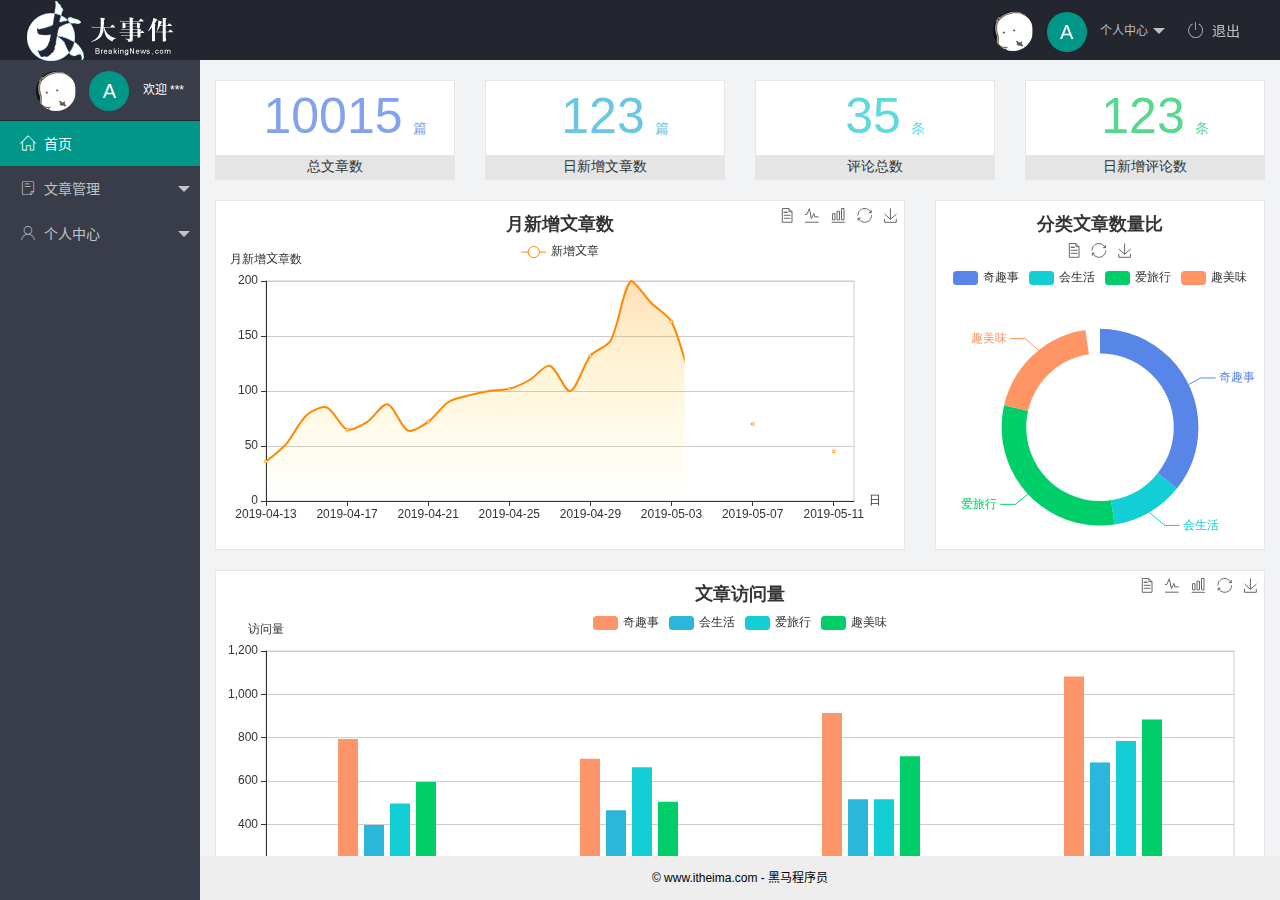
==== index.html @ 984fc773 "完成了index" ====
<!DOCTYPE html>
<html lang="zh-CN">

<head>
    <meta charset="UTF-8">
    <meta name="viewport" content="width=device-width, initial-scale=1.0">
    <title>后台主页</title>
    <link rel="stylesheet" href="/assets/lib/layui/css/layui.css" />
    <!-- 导入第三方图标库 -->
    <link rel="stylesheet" href="/assets/fonts/iconfont.css" />
    <!-- 导入自己的样式表 -->
    <link rel="stylesheet" href="/assets/css/index.css" />
</head>

<body class="layui-layout-body">
    <div class="layui-layout layui-layout-admin">
        <div class="layui-header">
            <div class="layui-logo">
                <img src="/assets/images/logo.png" alt="" />
            </div>
            <!-- 头部区域（可配合layui已有的水平导航） -->
            <ul class="layui-nav layui-layout-right">
                <li class="layui-nav-item">
                    <a href="javascript:;" class="userinfo">
                        <img src="/assets/images/user_img.png" class="layui-nav-img" />
                        <span class="text-avatar">A</span>
                        个人中心
                    </a>
                    <dl class="layui-nav-child">
                        <dd><a href="">基本资料</a></dd>
                        <dd><a href="">更换头像</a></dd>
                        <dd><a href="">重置密码</a></dd>
                    </dl>
                </li>
                <li class="layui-nav-item">
                    <a href="javascript:;" id="btnLogout"><span class="iconfont icon-tuichu"></span>退出</a>
                </li>
            </ul>
        </div>

        <div class="layui-side layui-bg-black">
            <div class="layui-side-scroll">
                <div class="userinfo">
                    <img src="/assets/images/user_img.png" class="layui-nav-img" />
                    <span class="text-avatar">A</span>
                    <span id="welcome">欢迎 ***</span>
                </div>
                <!-- 左侧导航区域（可配合layui已有的垂直导航） -->
                <ul class="layui-nav layui-nav-tree" lay-shrink="all">
                    <li class="layui-nav-item layui-this">
                        <a href="/home/dashboard.html" target="fm"><span class="iconfont icon-home"></span>首页</a>
                    </li>
                    <li class="layui-nav-item">
                        <a class="" href=""><span class="iconfont icon-16"></span>文章管理</a>
                        <dl class="layui-nav-child">
                            <dd>
                                <a href="javascript:;"><i class="layui-icon layui-icon-app"></i>文章类别</a>
                            </dd>
                            <dd>
                                <a href="javascript:;"><i class="layui-icon layui-icon-app"></i>文章列表</a>
                            </dd>
                            <dd>
                                <a href="javascript:;"><i class="layui-icon layui-icon-app"></i>发布文章</a>
                            </dd>
                        </dl>
                    </li>
                    <li class="layui-nav-item">
                        <a href="javascript:;"><span class="iconfont icon-user"></span>个人中心</a>
                        <dl class="layui-nav-child">
                            <dd>
                                <a href="javascript:;"><i class="layui-icon layui-icon-app"></i>基本资料</a>
                            </dd>
                            <dd>
                                <a href="javascript:;"><i class="layui-icon layui-icon-app"></i>更换头像</a>
                            </dd>
                            <dd>
                                <a href="javascript:;"><i class="layui-icon layui-icon-app"></i>重置密码</a>
                            </dd>
                        </dl>
                    </li>
                </ul>
            </div>
        </div>

        <div class="layui-body">
            <!-- 内容主体区域 -->
            <iframe name="fm" src="/home/dashboard.html" frameborder="0"></iframe>
        </div>

        <div class="layui-footer">
            <!-- 底部固定区域 -->
            © www.itheima.com - 黑马程序员
        </div>
    </div>
    <!-- 导入 layui 的JS文件 -->
    <script src="/assets/lib/layui/layui.all.js"></script>
    <script src="/assets/lib/jquery.js"></script>
    <script src="/assets/js/baseAPI.js"></script>
    <script src="/assets/js/index.js"></script>
</body>

</html>
---- assets/lib/layui/css/layui.css ----
/** layui-v2.5.5 MIT License By https://www.layui.com */
 .layui-inline,img{display:inline-block;vertical-align:middle}h1,h2,h3,h4,h5,h6{font-weight:400}.layui-edge,.layui-header,.layui-inline,.layui-main{position:relative}.layui-body,.layui-edge,.layui-elip{overflow:hidden}.layui-btn,.layui-edge,.layui-inline,img{vertical-align:middle}.layui-btn,.layui-disabled,.layui-icon,.layui-unselect{-moz-user-select:none;-webkit-user-select:none;-ms-user-select:none}.layui-elip,.layui-form-checkbox span,.layui-form-pane .layui-form-label{text-overflow:ellipsis;white-space:nowrap}.layui-breadcrumb,.layui-tree-btnGroup{visibility:hidden}blockquote,body,button,dd,div,dl,dt,form,h1,h2,h3,h4,h5,h6,input,li,ol,p,pre,td,textarea,th,ul{margin:0;padding:0;-webkit-tap-highlight-color:rgba(0,0,0,0)}a:active,a:hover{outline:0}img{border:none}li{list-style:none}table{border-collapse:collapse;border-spacing:0}h4,h5,h6{font-size:100%}button,input,optgroup,option,select,textarea{font-family:inherit;font-size:inherit;font-style:inherit;font-weight:inherit;outline:0}pre{white-space:pre-wrap;white-space:-moz-pre-wrap;white-space:-pre-wrap;white-space:-o-pre-wrap;word-wrap:break-word}body{line-height:24px;font:14px Helvetica Neue,Helvetica,PingFang SC,Tahoma,Arial,sans-serif}hr{height:1px;margin:10px 0;border:0;clear:both}a{color:#333;text-decoration:none}a:hover{color:#777}a cite{font-style:normal;*cursor:pointer}.layui-border-box,.layui-border-box *{box-sizing:border-box}.layui-box,.layui-box *{box-sizing:content-box}.layui-clear{clear:both;*zoom:1}.layui-clear:after{content:'\20';clear:both;*zoom:1;display:block;height:0}.layui-inline{*display:inline;*zoom:1}.layui-edge{display:inline-block;width:0;height:0;border-width:6px;border-style:dashed;border-color:transparent}.layui-edge-top{top:-4px;border-bottom-color:#999;border-bottom-style:solid}.layui-edge-right{border-left-color:#999;border-left-style:solid}.layui-edge-bottom{top:2px;border-top-color:#999;border-top-style:solid}.layui-edge-left{border-right-color:#999;border-right-style:solid}.layui-disabled,.layui-disabled:hover{color:#d2d2d2!important;cursor:not-allowed!important}.layui-circle{border-radius:100%}.layui-show{display:block!important}.layui-hide{display:none!important}@font-face{font-family:layui-icon;src:url(../font/iconfont.eot?v=250);src:url(../font/iconfont.eot?v=250#iefix) format('embedded-opentype'),url(../font/iconfont.woff2?v=250) format('woff2'),url(../font/iconfont.woff?v=250) format('woff'),url(../font/iconfont.ttf?v=250) format('truetype'),url(../font/iconfont.svg?v=250#layui-icon) format('svg')}.layui-icon{font-family:layui-icon!important;font-size:16px;font-style:normal;-webkit-font-smoothing:antialiased;-moz-osx-font-smoothing:grayscale}.layui-icon-reply-fill:before{content:"\e611"}.layui-icon-set-fill:before{content:"\e614"}.layui-icon-menu-fill:before{content:"\e60f"}.layui-icon-search:before{content:"\e615"}.layui-icon-share:before{content:"\e641"}.layui-icon-set-sm:before{content:"\e620"}.layui-icon-engine:before{content:"\e628"}.layui-icon-close:before{content:"\1006"}.layui-icon-close-fill:before{content:"\1007"}.layui-icon-chart-screen:before{content:"\e629"}.layui-icon-star:before{content:"\e600"}.layui-icon-circle-dot:before{content:"\e617"}.layui-icon-chat:before{content:"\e606"}.layui-icon-release:before{content:"\e609"}.layui-icon-list:before{content:"\e60a"}.layui-icon-chart:before{content:"\e62c"}.layui-icon-ok-circle:before{content:"\1005"}.layui-icon-layim-theme:before{content:"\e61b"}.layui-icon-table:before{content:"\e62d"}.layui-icon-right:before{content:"\e602"}.layui-icon-left:before{content:"\e603"}.layui-icon-cart-simple:before{content:"\e698"}.layui-icon-face-cry:before{content:"\e69c"}.layui-icon-face-smile:before{content:"\e6af"}.layui-icon-survey:before{content:"\e6b2"}.layui-icon-tree:before{content:"\e62e"}.layui-icon-upload-circle:before{content:"\e62f"}.layui-icon-add-circle:before{content:"\e61f"}.layui-icon-download-circle:before{content:"\e601"}.layui-icon-templeate-1:before{content:"\e630"}.layui-icon-util:before{content:"\e631"}.layui-icon-face-surprised:before{content:"\e664"}.layui-icon-edit:before{content:"\e642"}.layui-icon-speaker:before{content:"\e645"}.layui-icon-down:before{content:"\e61a"}.layui-icon-file:before{content:"\e621"}.layui-icon-layouts:before{content:"\e632"}.layui-icon-rate-half:before{content:"\e6c9"}.layui-icon-add-circle-fine:before{content:"\e608"}.layui-icon-prev-circle:before{content:"\e633"}.layui-icon-read:before{content:"\e705"}.layui-icon-404:before{content:"\e61c"}.layui-icon-carousel:before{content:"\e634"}.layui-icon-help:before{content:"\e607"}.layui-icon-code-circle:before{content:"\e635"}.layui-icon-water:before{content:"\e636"}.layui-icon-username:before{content:"\e66f"}.layui-icon-find-fill:before{content:"\e670"}.layui-icon-about:before{content:"\e60b"}.layui-icon-location:before{content:"\e715"}.layui-icon-up:before{content:"\e619"}.layui-icon-pause:before{content:"\e651"}.layui-icon-date:before{content:"\e637"}.layui-icon-layim-uploadfile:before{content:"\e61d"}.layui-icon-delete:before{content:"\e640"}.layui-icon-play:before{content:"\e652"}.layui-icon-top:before{content:"\e604"}.layui-icon-friends:before{content:"\e612"}.layui-icon-refresh-3:before{content:"\e9aa"}.layui-icon-ok:before{content:"\e605"}.layui-icon-layer:before{content:"\e638"}.layui-icon-face-smile-fine:before{content:"\e60c"}.layui-icon-dollar:before{content:"\e659"}.layui-icon-group:before{content:"\e613"}.layui-icon-layim-download:before{content:"\e61e"}.layui-icon-picture-fine:before{content:"\e60d"}.layui-icon-link:before{content:"\e64c"}.layui-icon-diamond:before{content:"\e735"}.layui-icon-log:before{content:"\e60e"}.layui-icon-rate-solid:before{content:"\e67a"}.layui-icon-fonts-del:before{content:"\e64f"}.layui-icon-unlink:before{content:"\e64d"}.layui-icon-fonts-clear:before{content:"\e639"}.layui-icon-triangle-r:before{content:"\e623"}.layui-icon-circle:before{content:"\e63f"}.layui-icon-radio:before{content:"\e643"}.layui-icon-align-center:before{content:"\e647"}.layui-icon-align-right:before{content:"\e648"}.layui-icon-align-left:before{content:"\e649"}.layui-icon-loading-1:before{content:"\e63e"}.layui-icon-return:before{content:"\e65c"}.layui-icon-fonts-strong:before{content:"\e62b"}.layui-icon-upload:before{content:"\e67c"}.layui-icon-dialogue:before{content:"\e63a"}.layui-icon-video:before{content:"\e6ed"}.layui-icon-headset:before{content:"\e6fc"}.layui-icon-cellphone-fine:before{content:"\e63b"}.layui-icon-add-1:before{content:"\e654"}.layui-icon-face-smile-b:before{content:"\e650"}.layui-icon-fonts-html:before{content:"\e64b"}.layui-icon-form:before{content:"\e63c"}.layui-icon-cart:before{content:"\e657"}.layui-icon-camera-fill:before{content:"\e65d"}.layui-icon-tabs:before{content:"\e62a"}.layui-icon-fonts-code:before{content:"\e64e"}.layui-icon-fire:before{content:"\e756"}.layui-icon-set:before{content:"\e716"}.layui-icon-fonts-u:before{content:"\e646"}.layui-icon-triangle-d:before{content:"\e625"}.layui-icon-tips:before{content:"\e702"}.layui-icon-picture:before{content:"\e64a"}.layui-icon-more-vertical:before{content:"\e671"}.layui-icon-flag:before{content:"\e66c"}.layui-icon-loading:before{content:"\e63d"}.layui-icon-fonts-i:before{content:"\e644"}.layui-icon-refresh-1:before{content:"\e666"}.layui-icon-rmb:before{content:"\e65e"}.layui-icon-home:before{content:"\e68e"}.layui-icon-user:before{content:"\e770"}.layui-icon-notice:before{content:"\e667"}.layui-icon-login-weibo:before{content:"\e675"}.layui-icon-voice:before{content:"\e688"}.layui-icon-upload-drag:before{content:"\e681"}.layui-icon-login-qq:before{content:"\e676"}.layui-icon-snowflake:before{content:"\e6b1"}.layui-icon-file-b:before{content:"\e655"}.layui-icon-template:before{content:"\e663"}.layui-icon-auz:before{content:"\e672"}.layui-icon-console:before{content:"\e665"}.layui-icon-app:before{content:"\e653"}.layui-icon-prev:before{content:"\e65a"}.layui-icon-website:before{content:"\e7ae"}.layui-icon-next:before{content:"\e65b"}.layui-icon-component:before{content:"\e857"}.layui-icon-more:before{content:"\e65f"}.layui-icon-login-wechat:before{content:"\e677"}.layui-icon-shrink-right:before{content:"\e668"}.layui-icon-spread-left:before{content:"\e66b"}.layui-icon-camera:before{content:"\e660"}.layui-icon-note:before{content:"\e66e"}.layui-icon-refresh:before{content:"\e669"}.layui-icon-female:before{content:"\e661"}.layui-icon-male:before{content:"\e662"}.layui-icon-password:before{content:"\e673"}.layui-icon-senior:before{content:"\e674"}.layui-icon-theme:before{content:"\e66a"}.layui-icon-tread:before{content:"\e6c5"}.layui-icon-praise:before{content:"\e6c6"}.layui-icon-star-fill:before{content:"\e658"}.layui-icon-rate:before{content:"\e67b"}.layui-icon-template-1:before{content:"\e656"}.layui-icon-vercode:before{content:"\e679"}.layui-icon-cellphone:before{content:"\e678"}.layui-icon-screen-full:before{content:"\e622"}.layui-icon-screen-restore:before{content:"\e758"}.layui-icon-cols:before{content:"\e610"}.layui-icon-export:before{content:"\e67d"}.layui-icon-print:before{content:"\e66d"}.layui-icon-slider:before{content:"\e714"}.layui-icon-addition:before{content:"\e624"}.layui-icon-subtraction:before{content:"\e67e"}.layui-icon-service:before{content:"\e626"}.layui-icon-transfer:before{content:"\e691"}.layui-main{width:1140px;margin:0 auto}.layui-header{z-index:1000;height:60px}.layui-header a:hover{transition:all .5s;-webkit-transition:all .5s}.layui-side{position:fixed;left:0;top:0;bottom:0;z-index:999;width:200px;overflow-x:hidden}.layui-side-scroll{position:relative;width:220px;height:100%;overflow-x:hidden}.layui-body{position:absolute;left:200px;right:0;top:0;bottom:0;z-index:998;width:auto;overflow-y:auto;box-sizing:border-box}.layui-layout-body{overflow:hidden}.layui-layout-admin .layui-header{background-color:#23262E}.layui-layout-admin .layui-side{top:60px;width:200px;overflow-x:hidden}.layui-layout-admin .layui-body{position:fixed;top:60px;bottom:44px}.layui-layout-admin .layui-main{width:auto;margin:0 15px}.layui-layout-admin .layui-footer{position:fixed;left:200px;right:0;bottom:0;height:44px;line-height:44px;padding:0 15px;background-color:#eee}.layui-layout-admin .layui-logo{position:absolute;left:0;top:0;width:200px;height:100%;line-height:60px;text-align:center;color:#009688;font-size:16px}.layui-layout-admin .layui-header .layui-nav{background:0 0}.layui-layout-left{position:absolute!important;left:200px;top:0}.layui-layout-right{position:absolute!important;right:0;top:0}.layui-container{position:relative;margin:0 auto;padding:0 15px;box-sizing:border-box}.layui-fluid{position:relative;margin:0 auto;padding:0 15px}.layui-row:after,.layui-row:before{content:'';display:block;clear:both}.layui-col-lg1,.layui-col-lg10,.layui-col-lg11,.layui-col-lg12,.layui-col-lg2,.layui-col-lg3,.layui-col-lg4,.layui-col-lg5,.layui-col-lg6,.layui-col-lg7,.layui-col-lg8,.layui-col-lg9,.layui-col-md1,.layui-col-md10,.layui-col-md11,.layui-col-md12,.layui-col-md2,.layui-col-md3,.layui-col-md4,.layui-col-md5,.layui-col-md6,.layui-col-md7,.layui-col-md8,.layui-col-md9,.layui-col-sm1,.layui-col-sm10,.layui-col-sm11,.layui-col-sm12,.layui-col-sm2,.layui-col-sm3,.layui-col-sm4,.layui-col-sm5,.layui-col-sm6,.layui-col-sm7,.layui-col-sm8,.layui-col-sm9,.layui-col-xs1,.layui-col-xs10,.layui-col-xs11,.layui-col-xs12,.layui-col-xs2,.layui-col-xs3,.layui-col-xs4,.layui-col-xs5,.layui-col-xs6,.layui-col-xs7,.layui-col-xs8,.layui-col-xs9{position:relative;display:block;box-sizing:border-box}.layui-col-xs1,.layui-col-xs10,.layui-col-xs11,.layui-col-xs12,.layui-col-xs2,.layui-col-xs3,.layui-col-xs4,.layui-col-xs5,.layui-col-xs6,.layui-col-xs7,.layui-col-xs8,.layui-col-xs9{float:left}.layui-col-xs1{width:8.33333333%}.layui-col-xs2{width:16.66666667%}.layui-col-xs3{width:25%}.layui-col-xs4{width:33.33333333%}.layui-col-xs5{width:41.66666667%}.layui-col-xs6{width:50%}.layui-col-xs7{width:58.33333333%}.layui-col-xs8{width:66.66666667%}.layui-col-xs9{width:75%}.layui-col-xs10{width:83.33333333%}.layui-col-xs11{width:91.66666667%}.layui-col-xs12{width:100%}.layui-col-xs-offset1{margin-left:8.33333333%}.layui-col-xs-offset2{margin-left:16.66666667%}.layui-col-xs-offset3{margin-left:25%}.layui-col-xs-offset4{margin-left:33.33333333%}.layui-col-xs-offset5{margin-left:41.66666667%}.layui-col-xs-offset6{margin-left:50%}.layui-col-xs-offset7{margin-left:58.33333333%}.layui-col-xs-offset8{margin-left:66.66666667%}.layui-col-xs-offset9{margin-left:75%}.layui-col-xs-offset10{margin-left:83.33333333%}.layui-col-xs-offset11{margin-left:91.66666667%}.layui-col-xs-offset12{margin-left:100%}@media screen and (max-width:768px){.layui-hide-xs{display:none!important}.layui-show-xs-block{display:block!important}.layui-show-xs-inline{display:inline!important}.layui-show-xs-inline-block{display:inline-block!important}}@media screen and (min-width:768px){.layui-container{width:750px}.layui-hide-sm{display:none!important}.layui-show-sm-block{display:block!important}.layui-show-sm-inline{display:inline!important}.layui-show-sm-inline-block{display:inline-block!important}.layui-col-sm1,.layui-col-sm10,.layui-col-sm11,.layui-col-sm12,.layui-col-sm2,.layui-col-sm3,.layui-col-sm4,.layui-col-sm5,.layui-col-sm6,.layui-col-sm7,.layui-col-sm8,.layui-col-sm9{float:left}.layui-col-sm1{width:8.33333333%}.layui-col-sm2{width:16.66666667%}.layui-col-sm3{width:25%}.layui-col-sm4{width:33.33333333%}.layui-col-sm5{width:41.66666667%}.layui-col-sm6{width:50%}.layui-col-sm7{width:58.33333333%}.layui-col-sm8{width:66.66666667%}.layui-col-sm9{width:75%}.layui-col-sm10{width:83.33333333%}.layui-col-sm11{width:91.66666667%}.layui-col-sm12{width:100%}.layui-col-sm-offset1{margin-left:8.33333333%}.layui-col-sm-offset2{margin-left:16.66666667%}.layui-col-sm-offset3{margin-left:25%}.layui-col-sm-offset4{margin-left:33.33333333%}.layui-col-sm-offset5{margin-left:41.66666667%}.layui-col-sm-offset6{margin-left:50%}.layui-col-sm-offset7{margin-left:58.33333333%}.layui-col-sm-offset8{margin-left:66.66666667%}.layui-col-sm-offset9{margin-left:75%}.layui-col-sm-offset10{margin-left:83.33333333%}.layui-col-sm-offset11{margin-left:91.66666667%}.layui-col-sm-offset12{margin-left:100%}}@media screen and (min-width:992px){.layui-container{width:970px}.layui-hide-md{display:none!important}.layui-show-md-block{display:block!important}.layui-show-md-inline{display:inline!important}.layui-show-md-inline-block{display:inline-block!important}.layui-col-md1,.layui-col-md10,.layui-col-md11,.layui-col-md12,.layui-col-md2,.layui-col-md3,.layui-col-md4,.layui-col-md5,.layui-col-md6,.layui-col-md7,.layui-col-md8,.layui-col-md9{float:left}.layui-col-md1{width:8.33333333%}.layui-col-md2{width:16.66666667%}.layui-col-md3{width:25%}.layui-col-md4{width:33.33333333%}.layui-col-md5{width:41.66666667%}.layui-col-md6{width:50%}.layui-col-md7{width:58.33333333%}.layui-col-md8{width:66.66666667%}.layui-col-md9{width:75%}.layui-col-md10{width:83.33333333%}.layui-col-md11{width:91.66666667%}.layui-col-md12{width:100%}.layui-col-md-offset1{margin-left:8.33333333%}.layui-col-md-offset2{margin-left:16.66666667%}.layui-col-md-offset3{margin-left:25%}.layui-col-md-offset4{margin-left:33.33333333%}.layui-col-md-offset5{margin-left:41.66666667%}.layui-col-md-offset6{margin-left:50%}.layui-col-md-offset7{margin-left:58.33333333%}.layui-col-md-offset8{margin-left:66.66666667%}.layui-col-md-offset9{margin-left:75%}.layui-col-md-offset10{margin-left:83.33333333%}.layui-col-md-offset11{margin-left:91.66666667%}.layui-col-md-offset12{margin-left:100%}}@media screen and (min-width:1200px){.layui-container{width:1170px}.layui-hide-lg{display:none!important}.layui-show-lg-block{display:block!important}.layui-show-lg-inline{display:inline!important}.layui-show-lg-inline-block{display:inline-block!important}.layui-col-lg1,.layui-col-lg10,.layui-col-lg11,.layui-col-lg12,.layui-col-lg2,.layui-col-lg3,.layui-col-lg4,.layui-col-lg5,.layui-col-lg6,.layui-col-lg7,.layui-col-lg8,.layui-col-lg9{float:left}.layui-col-lg1{width:8.33333333%}.layui-col-lg2{width:16.66666667%}.layui-col-lg3{width:25%}.layui-col-lg4{width:33.33333333%}.layui-col-lg5{width:41.66666667%}.layui-col-lg6{width:50%}.layui-col-lg7{width:58.33333333%}.layui-col-lg8{width:66.66666667%}.layui-col-lg9{width:75%}.layui-col-lg10{width:83.33333333%}.layui-col-lg11{width:91.66666667%}.layui-col-lg12{width:100%}.layui-col-lg-offset1{margin-left:8.33333333%}.layui-col-lg-offset2{margin-left:16.66666667%}.layui-col-lg-offset3{margin-left:25%}.layui-col-lg-offset4{margin-left:33.33333333%}.layui-col-lg-offset5{margin-left:41.66666667%}.layui-col-lg-offset6{margin-left:50%}.layui-col-lg-offset7{margin-left:58.33333333%}.layui-col-lg-offset8{margin-left:66.66666667%}.layui-col-lg-offset9{margin-left:75%}.layui-col-lg-offset10{margin-left:83.33333333%}.layui-col-lg-offset11{margin-left:91.66666667%}.layui-col-lg-offset12{margin-left:100%}}.layui-col-space1{margin:-.5px}.layui-col-space1>*{padding:.5px}.layui-col-space3{margin:-1.5px}.layui-col-space3>*{padding:1.5px}.layui-col-space5{margin:-2.5px}.layui-col-space5>*{padding:2.5px}.layui-col-space8{margin:-3.5px}.layui-col-space8>*{padding:3.5px}.layui-col-space10{margin:-5px}.layui-col-space10>*{padding:5px}.layui-col-space12{margin:-6px}.layui-col-space12>*{padding:6px}.layui-col-space15{margin:-7.5px}.layui-col-space15>*{padding:7.5px}.layui-col-space18{margin:-9px}.layui-col-space18>*{padding:9px}.layui-col-space20{margin:-10px}.layui-col-space20>*{padding:10px}.layui-col-space22{margin:-11px}.layui-col-space22>*{padding:11px}.layui-col-space25{margin:-12.5px}.layui-col-space25>*{padding:12.5px}.layui-col-space30{margin:-15px}.layui-col-space30>*{padding:15px}.layui-btn,.layui-input,.layui-select,.layui-textarea,.layui-upload-button{outline:0;-webkit-appearance:none;transition:all .3s;-webkit-transition:all .3s;box-sizing:border-box}.layui-elem-quote{margin-bottom:10px;padding:15px;line-height:22px;border-left:5px solid #009688;border-radius:0 2px 2px 0;background-color:#f2f2f2}.layui-quote-nm{border-style:solid;border-width:1px 1px 1px 5px;background:0 0}.layui-elem-field{margin-bottom:10px;padding:0;border-width:1px;border-style:solid}.layui-elem-field legend{margin-left:20px;padding:0 10px;font-size:20px;font-weight:300}.layui-field-title{margin:10px 0 20px;border-width:1px 0 0}.layui-field-box{padding:10px 15px}.layui-field-title .layui-field-box{padding:10px 0}.layui-progress{position:relative;height:6px;border-radius:20px;background-color:#e2e2e2}.layui-progress-bar{position:absolute;left:0;top:0;width:0;max-width:100%;height:6px;border-radius:20px;text-align:right;background-color:#5FB878;transition:all .3s;-webkit-transition:all .3s}.layui-progress-big,.layui-progress-big .layui-progress-bar{height:18px;line-height:18px}.layui-progress-text{position:relative;top:-20px;line-height:18px;font-size:12px;color:#666}.layui-progress-big .layui-progress-text{position:static;padding:0 10px;color:#fff}.layui-collapse{border-width:1px;border-style:solid;border-radius:2px}.layui-colla-content,.layui-colla-item{border-top-width:1px;border-top-style:solid}.layui-colla-item:first-child{border-top:none}.layui-colla-title{position:relative;height:42px;line-height:42px;padding:0 15px 0 35px;color:#333;background-color:#f2f2f2;cursor:pointer;font-size:14px;overflow:hidden}.layui-colla-content{display:none;padding:10px 15px;line-height:22px;color:#666}.layui-colla-icon{position:absolute;left:15px;top:0;font-size:14px}.layui-card{margin-bottom:15px;border-radius:2px;background-color:#fff;box-shadow:0 1px 2px 0 rgba(0,0,0,.05)}.layui-card:last-child{margin-bottom:0}.layui-card-header{position:relative;height:42px;line-height:42px;padding:0 15px;border-bottom:1px solid #f6f6f6;color:#333;border-radius:2px 2px 0 0;font-size:14px}.layui-bg-black,.layui-bg-blue,.layui-bg-cyan,.layui-bg-green,.layui-bg-orange,.layui-bg-red{color:#fff!important}.layui-card-body{position:relative;padding:10px 15px;line-height:24px}.layui-card-body[pad15]{padding:15px}.layui-card-body[pad20]{padding:20px}.layui-card-body .layui-table{margin:5px 0}.layui-card .layui-tab{margin:0}.layui-panel-window{position:relative;padding:15px;border-radius:0;border-top:5px solid #E6E6E6;background-color:#fff}.layui-auxiliar-moving{position:fixed;left:0;right:0;top:0;bottom:0;width:100%;height:100%;background:0 0;z-index:9999999999}.layui-form-label,.layui-form-mid,.layui-form-select,.layui-input-block,.layui-input-inline,.layui-textarea{position:relative}.layui-bg-red{background-color:#FF5722!important}.layui-bg-orange{background-color:#FFB800!important}.layui-bg-green{background-color:#009688!important}.layui-bg-cyan{background-color:#2F4056!important}.layui-bg-blue{background-color:#1E9FFF!important}.layui-bg-black{background-color:#393D49!important}.layui-bg-gray{background-color:#eee!important;color:#666!important}.layui-badge-rim,.layui-colla-content,.layui-colla-item,.layui-collapse,.layui-elem-field,.layui-form-pane .layui-form-item[pane],.layui-form-pane .layui-form-label,.layui-input,.layui-layedit,.layui-layedit-tool,.layui-quote-nm,.layui-select,.layui-tab-bar,.layui-tab-card,.layui-tab-title,.layui-tab-title .layui-this:after,.layui-textarea{border-color:#e6e6e6}.layui-timeline-item:before,hr{background-color:#e6e6e6}.layui-text{line-height:22px;font-size:14px;color:#666}.layui-text h1,.layui-text h2,.layui-text h3{font-weight:500;color:#333}.layui-text h1{font-size:30px}.layui-text h2{font-size:24px}.layui-text h3{font-size:18px}.layui-text a:not(.layui-btn){color:#01AAED}.layui-text a:not(.layui-btn):hover{text-decoration:underline}.layui-text ul{padding:5px 0 5px 15px}.layui-text ul li{margin-top:5px;list-style-type:disc}.layui-text em,.layui-word-aux{color:#999!important;padding:0 5px!important}.layui-btn{display:inline-block;height:38px;line-height:38px;padding:0 18px;background-color:#009688;color:#fff;white-space:nowrap;text-align:center;font-size:14px;border:none;border-radius:2px;cursor:pointer}.layui-btn:hover{opacity:.8;filter:alpha(opacity=80);color:#fff}.layui-btn:active{opacity:1;filter:alpha(opacity=100)}.layui-btn+.layui-btn{margin-left:10px}.layui-btn-container{font-size:0}.layui-btn-container .layui-btn{margin-right:10px;margin-bottom:10px}.layui-btn-container .layui-btn+.layui-btn{margin-left:0}.layui-table .layui-btn-container .layui-btn{margin-bottom:9px}.layui-btn-radius{border-radius:100px}.layui-btn .layui-icon{margin-right:3px;font-size:18px;vertical-align:bottom;vertical-align:middle\9}.layui-btn-primary{border:1px solid #C9C9C9;background-color:#fff;color:#555}.layui-btn-primary:hover{border-color:#009688;color:#333}.layui-btn-normal{background-color:#1E9FFF}.layui-btn-warm{background-color:#FFB800}.layui-btn-danger{background-color:#FF5722}.layui-btn-checked{background-color:#5FB878}.layui-btn-disabled,.layui-btn-disabled:active,.layui-btn-disabled:hover{border:1px solid #e6e6e6;background-color:#FBFBFB;color:#C9C9C9;cursor:not-allowed;opacity:1}.layui-btn-lg{height:44px;line-height:44px;padding:0 25px;font-size:16px}.layui-btn-sm{height:30px;line-height:30px;padding:0 10px;font-size:12px}.layui-btn-sm i{font-size:16px!important}.layui-btn-xs{height:22px;line-height:22px;padding:0 5px;font-size:12px}.layui-btn-xs i{font-size:14px!important}.layui-btn-group{display:inline-block;vertical-align:middle;font-size:0}.layui-btn-group .layui-btn{margin-left:0!important;margin-right:0!important;border-left:1px solid rgba(255,255,255,.5);border-radius:0}.layui-btn-group .layui-btn-primary{border-left:none}.layui-btn-group .layui-btn-primary:hover{border-color:#C9C9C9;color:#009688}.layui-btn-group .layui-btn:first-child{border-left:none;border-radius:2px 0 0 2px}.layui-btn-group .layui-btn-primary:first-child{border-left:1px solid #c9c9c9}.layui-btn-group .layui-btn:last-child{border-radius:0 2px 2px 0}.layui-btn-group .layui-btn+.layui-btn{margin-left:0}.layui-btn-group+.layui-btn-group{margin-left:10px}.layui-btn-fluid{width:100%}.layui-input,.layui-select,.layui-textarea{height:38px;line-height:1.3;line-height:38px\9;border-width:1px;border-style:solid;background-color:#fff;border-radius:2px}.layui-input::-webkit-input-placeholder,.layui-select::-webkit-input-placeholder,.layui-textarea::-webkit-input-placeholder{line-height:1.3}.layui-input,.layui-textarea{display:block;width:100%;padding-left:10px}.layui-input:hover,.layui-textarea:hover{border-color:#D2D2D2!important}.layui-input:focus,.layui-textarea:focus{border-color:#C9C9C9!important}.layui-textarea{min-height:100px;height:auto;line-height:20px;padding:6px 10px;resize:vertical}.layui-select{padding:0 10px}.layui-form input[type=checkbox],.layui-form input[type=radio],.layui-form select{display:none}.layui-form [lay-ignore]{display:initial}.layui-form-item{margin-bottom:15px;clear:both;*zoom:1}.layui-form-item:after{content:'\20';clear:both;*zoom:1;display:block;height:0}.layui-form-label{float:left;display:block;padding:9px 15px;width:80px;font-weight:400;line-height:20px;text-align:right}.layui-form-label-col{display:block;float:none;padding:9px 0;line-height:20px;text-align:left}.layui-form-item .layui-inline{margin-bottom:5px;margin-right:10px}.layui-input-block{margin-left:110px;min-height:36px}.layui-input-inline{display:inline-block;vertical-align:middle}.layui-form-item .layui-input-inline{float:left;width:190px;margin-right:10px}.layui-form-text .layui-input-inline{width:auto}.layui-form-mid{float:left;display:block;padding:9px 0!important;line-height:20px;margin-right:10px}.layui-form-danger+.layui-form-select .layui-input,.layui-form-danger:focus{border-color:#FF5722!important}.layui-form-select .layui-input{padding-right:30px;cursor:pointer}.layui-form-select .layui-edge{position:absolute;right:10px;top:50%;margin-top:-3px;cursor:pointer;border-width:6px;border-top-color:#c2c2c2;border-top-style:solid;transition:all .3s;-webkit-transition:all .3s}.layui-form-select dl{display:none;position:absolute;left:0;top:42px;padding:5px 0;z-index:899;min-width:100%;border:1px solid #d2d2d2;max-height:300px;overflow-y:auto;background-color:#fff;border-radius:2px;box-shadow:0 2px 4px rgba(0,0,0,.12);box-sizing:border-box}.layui-form-select dl dd,.layui-form-select dl dt{padding:0 10px;line-height:36px;white-space:nowrap;overflow:hidden;text-overflow:ellipsis}.layui-form-select dl dt{font-size:12px;color:#999}.layui-form-select dl dd{cursor:pointer}.layui-form-select dl dd:hover{background-color:#f2f2f2;-webkit-transition:.5s all;transition:.5s all}.layui-form-select .layui-select-group dd{padding-left:20px}.layui-form-select dl dd.layui-select-tips{padding-left:10px!important;color:#999}.layui-form-select dl dd.layui-this{background-color:#5FB878;color:#fff}.layui-form-checkbox,.layui-form-select dl dd.layui-disabled{background-color:#fff}.layui-form-selected dl{display:block}.layui-form-checkbox,.layui-form-checkbox *,.layui-form-switch{display:inline-block;vertical-align:middle}.layui-form-selected .layui-edge{margin-top:-9px;-webkit-transform:rotate(180deg);transform:rotate(180deg);margin-top:-3px\9}:root .layui-form-selected .layui-edge{margin-top:-9px\0/IE9}.layui-form-selectup dl{top:auto;bottom:42px}.layui-select-none{margin:5px 0;text-align:center;color:#999}.layui-select-disabled .layui-disabled{border-color:#eee!important}.layui-select-disabled .layui-edge{border-top-color:#d2d2d2}.layui-form-checkbox{position:relative;height:30px;line-height:30px;margin-right:10px;padding-right:30px;cursor:pointer;font-size:0;-webkit-transition:.1s linear;transition:.1s linear;box-sizing:border-box}.layui-form-checkbox span{padding:0 10px;height:100%;font-size:14px;border-radius:2px 0 0 2px;background-color:#d2d2d2;color:#fff;overflow:hidden}.layui-form-checkbox:hover span{background-color:#c2c2c2}.layui-form-checkbox i{position:absolute;right:0;top:0;width:30px;height:28px;border:1px solid #d2d2d2;border-left:none;border-radius:0 2px 2px 0;color:#fff;font-size:20px;text-align:center}.layui-form-checkbox:hover i{border-color:#c2c2c2;color:#c2c2c2}.layui-form-checked,.layui-form-checked:hover{border-color:#5FB878}.layui-form-checked span,.layui-form-checked:hover span{background-color:#5FB878}.layui-form-checked i,.layui-form-checked:hover i{color:#5FB878}.layui-form-item .layui-form-checkbox{margin-top:4px}.layui-form-checkbox[lay-skin=primary]{height:auto!important;line-height:normal!important;min-width:18px;min-height:18px;border:none!important;margin-right:0;padding-left:28px;padding-right:0;background:0 0}.layui-form-checkbox[lay-skin=primary] span{padding-left:0;padding-right:15px;line-height:18px;background:0 0;color:#666}.layui-form-checkbox[lay-skin=primary] i{right:auto;left:0;width:16px;height:16px;line-height:16px;border:1px solid #d2d2d2;font-size:12px;border-radius:2px;background-color:#fff;-webkit-transition:.1s linear;transition:.1s linear}.layui-form-checkbox[lay-skin=primary]:hover i{border-color:#5FB878;color:#fff}.layui-form-checked[lay-skin=primary] i{border-color:#5FB878!important;background-color:#5FB878;color:#fff}.layui-checkbox-disbaled[lay-skin=primary] span{background:0 0!important;color:#c2c2c2}.layui-checkbox-disbaled[lay-skin=primary]:hover i{border-color:#d2d2d2}.layui-form-item .layui-form-checkbox[lay-skin=primary]{margin-top:10px}.layui-form-switch{position:relative;height:22px;line-height:22px;min-width:35px;padding:0 5px;margin-top:8px;border:1px solid #d2d2d2;border-radius:20px;cursor:pointer;background-color:#fff;-webkit-transition:.1s linear;transition:.1s linear}.layui-form-switch i{position:absolute;left:5px;top:3px;width:16px;height:16px;border-radius:20px;background-color:#d2d2d2;-webkit-transition:.1s linear;transition:.1s linear}.layui-form-switch em{position:relative;top:0;width:25px;margin-left:21px;padding:0!important;text-align:center!important;color:#999!important;font-style:normal!important;font-size:12px}.layui-form-onswitch{border-color:#5FB878;background-color:#5FB878}.layui-checkbox-disbaled,.layui-checkbox-disbaled i{border-color:#e2e2e2!important}.layui-form-onswitch i{left:100%;margin-left:-21px;background-color:#fff}.layui-form-onswitch em{margin-left:5px;margin-right:21px;color:#fff!important}.layui-checkbox-disbaled span{background-color:#e2e2e2!important}.layui-checkbox-disbaled:hover i{color:#fff!important}[lay-radio]{display:none}.layui-form-radio,.layui-form-radio *{display:inline-block;vertical-align:middle}.layui-form-radio{line-height:28px;margin:6px 10px 0 0;padding-right:10px;cursor:pointer;font-size:0}.layui-form-radio *{font-size:14px}.layui-form-radio>i{margin-right:8px;font-size:22px;color:#c2c2c2}.layui-form-radio>i:hover,.layui-form-radioed>i{color:#5FB878}.layui-radio-disbaled>i{color:#e2e2e2!important}.layui-form-pane .layui-form-label{width:110px;padding:8px 15px;height:38px;line-height:20px;border-width:1px;border-style:solid;border-radius:2px 0 0 2px;text-align:center;background-color:#FBFBFB;overflow:hidden;box-sizing:border-box}.layui-form-pane .layui-input-inline{margin-left:-1px}.layui-form-pane .layui-input-block{margin-left:110px;left:-1px}.layui-form-pane .layui-input{border-radius:0 2px 2px 0}.layui-form-pane .layui-form-text .layui-form-label{float:none;width:100%;border-radius:2px;box-sizing:border-box;text-align:left}.layui-form-pane .layui-form-text .layui-input-inline{display:block;margin:0;top:-1px;clear:both}.layui-form-pane .layui-form-text .layui-input-block{margin:0;left:0;top:-1px}.layui-form-pane .layui-form-text .layui-textarea{min-height:100px;border-radius:0 0 2px 2px}.layui-form-pane .layui-form-checkbox{margin:4px 0 4px 10px}.layui-form-pane .layui-form-radio,.layui-form-pane .layui-form-switch{margin-top:6px;margin-left:10px}.layui-form-pane .layui-form-item[pane]{position:relative;border-width:1px;border-style:solid}.layui-form-pane .layui-form-item[pane] .layui-form-label{position:absolute;left:0;top:0;height:100%;border-width:0 1px 0 0}.layui-form-pane .layui-form-item[pane] .layui-input-inline{margin-left:110px}@media screen and (max-width:450px){.layui-form-item .layui-form-label{text-overflow:ellipsis;overflow:hidden;white-space:nowrap}.layui-form-item .layui-inline{display:block;margin-right:0;margin-bottom:20px;clear:both}.layui-form-item .layui-inline:after{content:'\20';clear:both;display:block;height:0}.layui-form-item .layui-input-inline{display:block;float:none;left:-3px;width:auto;margin:0 0 10px 112px}.layui-form-item .layui-input-inline+.layui-form-mid{margin-left:110px;top:-5px;padding:0}.layui-form-item .layui-form-checkbox{margin-right:5px;margin-bottom:5px}}.layui-layedit{border-width:1px;border-style:solid;border-radius:2px}.layui-layedit-tool{padding:3px 5px;border-bottom-width:1px;border-bottom-style:solid;font-size:0}.layedit-tool-fixed{position:fixed;top:0;border-top:1px solid #e2e2e2}.layui-layedit-tool .layedit-tool-mid,.layui-layedit-tool .layui-icon{display:inline-block;vertical-align:middle;text-align:center;font-size:14px}.layui-layedit-tool .layui-icon{position:relative;width:32px;height:30px;line-height:30px;margin:3px 5px;color:#777;cursor:pointer;border-radius:2px}.layui-layedit-tool .layui-icon:hover{color:#393D49}.layui-layedit-tool .layui-icon:active{color:#000}.layui-layedit-tool .layedit-tool-active{background-color:#e2e2e2;color:#000}.layui-layedit-tool .layui-disabled,.layui-layedit-tool .layui-disabled:hover{color:#d2d2d2;cursor:not-allowed}.layui-layedit-tool .layedit-tool-mid{width:1px;height:18px;margin:0 10px;background-color:#d2d2d2}.layedit-tool-html{width:50px!important;font-size:30px!important}.layedit-tool-b,.layedit-tool-code,.layedit-tool-help{font-size:16px!important}.layedit-tool-d,.layedit-tool-face,.layedit-tool-image,.layedit-tool-unlink{font-size:18px!important}.layedit-tool-image input{position:absolute;font-size:0;left:0;top:0;width:100%;height:100%;opacity:.01;filter:Alpha(opacity=1);cursor:pointer}.layui-layedit-iframe iframe{display:block;width:100%}#LAY_layedit_code{overflow:hidden}.layui-laypage{display:inline-block;*display:inline;*zoom:1;vertical-align:middle;margin:10px 0;font-size:0}.layui-laypage>a:first-child,.layui-laypage>a:first-child em{border-radius:2px 0 0 2px}.layui-laypage>a:last-child,.layui-laypage>a:last-child em{border-radius:0 2px 2px 0}.layui-laypage>:first-child{margin-left:0!important}.layui-laypage>:last-child{margin-right:0!important}.layui-laypage a,.layui-laypage button,.layui-laypage input,.layui-laypage select,.layui-laypage span{border:1px solid #e2e2e2}.layui-laypage a,.layui-laypage span{display:inline-block;*display:inline;*zoom:1;vertical-align:middle;padding:0 15px;height:28px;line-height:28px;margin:0 -1px 5px 0;background-color:#fff;color:#333;font-size:12px}.layui-flow-more a *,.layui-laypage input,.layui-table-view select[lay-ignore]{display:inline-block}.layui-laypage a:hover{color:#009688}.layui-laypage em{font-style:normal}.layui-laypage .layui-laypage-spr{color:#999;font-weight:700}.layui-laypage a{text-decoration:none}.layui-laypage .layui-laypage-curr{position:relative}.layui-laypage .layui-laypage-curr em{position:relative;color:#fff}.layui-laypage .layui-laypage-curr .layui-laypage-em{position:absolute;left:-1px;top:-1px;padding:1px;width:100%;height:100%;background-color:#009688}.layui-laypage-em{border-radius:2px}.layui-laypage-next em,.layui-laypage-prev em{font-family:Sim sun;font-size:16px}.layui-laypage .layui-laypage-count,.layui-laypage .layui-laypage-limits,.layui-laypage .layui-laypage-refresh,.layui-laypage .layui-laypage-skip{margin-left:10px;margin-right:10px;padding:0;border:none}.layui-laypage .layui-laypage-limits,.layui-laypage .layui-laypage-refresh{vertical-align:top}.layui-laypage .layui-laypage-refresh i{font-size:18px;cursor:pointer}.layui-laypage select{height:22px;padding:3px;border-radius:2px;cursor:pointer}.layui-laypage .layui-laypage-skip{height:30px;line-height:30px;color:#999}.layui-laypage button,.layui-laypage input{height:30px;line-height:30px;border-radius:2px;vertical-align:top;background-color:#fff;box-sizing:border-box}.layui-laypage input{width:40px;margin:0 10px;padding:0 3px;text-align:center}.layui-laypage input:focus,.layui-laypage select:focus{border-color:#009688!important}.layui-laypage button{margin-left:10px;padding:0 10px;cursor:pointer}.layui-table,.layui-table-view{margin:10px 0}.layui-flow-more{margin:10px 0;text-align:center;color:#999;font-size:14px}.layui-flow-more a{height:32px;line-height:32px}.layui-flow-more a *{vertical-align:top}.layui-flow-more a cite{padding:0 20px;border-radius:3px;background-color:#eee;color:#333;font-style:normal}.layui-flow-more a cite:hover{opacity:.8}.layui-flow-more a i{font-size:30px;color:#737383}.layui-table{width:100%;background-color:#fff;color:#666}.layui-table tr{transition:all .3s;-webkit-transition:all .3s}.layui-table th{text-align:left;font-weight:400}.layui-table tbody tr:hover,.layui-table thead tr,.layui-table-click,.layui-table-header,.layui-table-hover,.layui-table-mend,.layui-table-patch,.layui-table-tool,.layui-table-total,.layui-table-total tr,.layui-table[lay-even] tr:nth-child(even){background-color:#f2f2f2}.layui-table td,.layui-table th,.layui-table-col-set,.layui-table-fixed-r,.layui-table-grid-down,.layui-table-header,.layui-table-page,.layui-table-tips-main,.layui-table-tool,.layui-table-total,.layui-table-view,.layui-table[lay-skin=line],.layui-table[lay-skin=row]{border-width:1px;border-style:solid;border-color:#e6e6e6}.layui-table td,.layui-table th{position:relative;padding:9px 15px;min-height:20px;line-height:20px;font-size:14px}.layui-table[lay-skin=line] td,.layui-table[lay-skin=line] th{border-width:0 0 1px}.layui-table[lay-skin=row] td,.layui-table[lay-skin=row] th{border-width:0 1px 0 0}.layui-table[lay-skin=nob] td,.layui-table[lay-skin=nob] th{border:none}.layui-table img{max-width:100px}.layui-table[lay-size=lg] td,.layui-table[lay-size=lg] th{padding:15px 30px}.layui-table-view .layui-table[lay-size=lg] .layui-table-cell{height:40px;line-height:40px}.layui-table[lay-size=sm] td,.layui-table[lay-size=sm] th{font-size:12px;padding:5px 10px}.layui-table-view .layui-table[lay-size=sm] .layui-table-cell{height:20px;line-height:20px}.layui-table[lay-data]{display:none}.layui-table-box{position:relative;overflow:hidden}.layui-table-view .layui-table{position:relative;width:auto;margin:0}.layui-table-view .layui-table[lay-skin=line]{border-width:0 1px 0 0}.layui-table-view .layui-table[lay-skin=row]{border-width:0 0 1px}.layui-table-view .layui-table td,.layui-table-view .layui-table th{padding:5px 0;border-top:none;border-left:none}.layui-table-view .layui-table th.layui-unselect .layui-table-cell span{cursor:pointer}.layui-table-view .layui-table td{cursor:default}.layui-table-view .layui-table td[data-edit=text]{cursor:text}.layui-table-view .layui-form-checkbox[lay-skin=primary] i{width:18px;height:18px}.layui-table-view .layui-form-radio{line-height:0;padding:0}.layui-table-view .layui-form-radio>i{margin:0;font-size:20px}.layui-table-init{position:absolute;left:0;top:0;width:100%;height:100%;text-align:center;z-index:110}.layui-table-init .layui-icon{position:absolute;left:50%;top:50%;margin:-15px 0 0 -15px;font-size:30px;color:#c2c2c2}.layui-table-header{border-width:0 0 1px;overflow:hidden}.layui-table-header .layui-table{margin-bottom:-1px}.layui-table-tool .layui-inline[lay-event]{position:relative;width:26px;height:26px;padding:5px;line-height:16px;margin-right:10px;text-align:center;color:#333;border:1px solid #ccc;cursor:pointer;-webkit-transition:.5s all;transition:.5s all}.layui-table-tool .layui-inline[lay-event]:hover{border:1px solid #999}.layui-table-tool-temp{padding-right:120px}.layui-table-tool-self{position:absolute;right:17px;top:10px}.layui-table-tool .layui-table-tool-self .layui-inline[lay-event]{margin:0 0 0 10px}.layui-table-tool-panel{position:absolute;top:29px;left:-1px;padding:5px 0;min-width:150px;min-height:40px;border:1px solid #d2d2d2;text-align:left;overflow-y:auto;background-color:#fff;box-shadow:0 2px 4px rgba(0,0,0,.12)}.layui-table-cell,.layui-table-tool-panel li{overflow:hidden;text-overflow:ellipsis;white-space:nowrap}.layui-table-tool-panel li{padding:0 10px;line-height:30px;-webkit-transition:.5s all;transition:.5s all}.layui-table-tool-panel li .layui-form-checkbox[lay-skin=primary]{width:100%;padding-left:28px}.layui-table-tool-panel li:hover{background-color:#f2f2f2}.layui-table-tool-panel li .layui-form-checkbox[lay-skin=primary] i{position:absolute;left:0;top:0}.layui-table-tool-panel li .layui-form-checkbox[lay-skin=primary] span{padding:0}.layui-table-tool .layui-table-tool-self .layui-table-tool-panel{left:auto;right:-1px}.layui-table-col-set{position:absolute;right:0;top:0;width:20px;height:100%;border-width:0 0 0 1px;background-color:#fff}.layui-table-sort{width:10px;height:20px;margin-left:5px;cursor:pointer!important}.layui-table-sort .layui-edge{position:absolute;left:5px;border-width:5px}.layui-table-sort .layui-table-sort-asc{top:3px;border-top:none;border-bottom-style:solid;border-bottom-color:#b2b2b2}.layui-table-sort .layui-table-sort-asc:hover{border-bottom-color:#666}.layui-table-sort .layui-table-sort-desc{bottom:5px;border-bottom:none;border-top-style:solid;border-top-color:#b2b2b2}.layui-table-sort .layui-table-sort-desc:hover{border-top-color:#666}.layui-table-sort[lay-sort=asc] .layui-table-sort-asc{border-bottom-color:#000}.layui-table-sort[lay-sort=desc] .layui-table-sort-desc{border-top-color:#000}.layui-table-cell{height:28px;line-height:28px;padding:0 15px;position:relative;box-sizing:border-box}.layui-table-cell .layui-form-checkbox[lay-skin=primary]{top:-1px;padding:0}.layui-table-cell .layui-table-link{color:#01AAED}.laytable-cell-checkbox,.laytable-cell-numbers,.laytable-cell-radio,.laytable-cell-space{padding:0;text-align:center}.layui-table-body{position:relative;overflow:auto;margin-right:-1px;margin-bottom:-1px}.layui-table-body .layui-none{line-height:26px;padding:15px;text-align:center;color:#999}.layui-table-fixed{position:absolute;left:0;top:0;z-index:101}.layui-table-fixed .layui-table-body{overflow:hidden}.layui-table-fixed-l{box-shadow:0 -1px 8px rgba(0,0,0,.08)}.layui-table-fixed-r{left:auto;right:-1px;border-width:0 0 0 1px;box-shadow:-1px 0 8px rgba(0,0,0,.08)}.layui-table-fixed-r .layui-table-header{position:relative;overflow:visible}.layui-table-mend{position:absolute;right:-49px;top:0;height:100%;width:50px}.layui-table-tool{position:relative;z-index:890;width:100%;min-height:50px;line-height:30px;padding:10px 15px;border-width:0 0 1px}.layui-table-tool .layui-btn-container{margin-bottom:-10px}.layui-table-page,.layui-table-total{border-width:1px 0 0;margin-bottom:-1px;overflow:hidden}.layui-table-page{position:relative;width:100%;padding:7px 7px 0;height:41px;font-size:12px;white-space:nowrap}.layui-table-page>div{height:26px}.layui-table-page .layui-laypage{margin:0}.layui-table-page .layui-laypage a,.layui-table-page .layui-laypage span{height:26px;line-height:26px;margin-bottom:10px;border:none;background:0 0}.layui-table-page .layui-laypage a,.layui-table-page .layui-laypage span.layui-laypage-curr{padding:0 12px}.layui-table-page .layui-laypage span{margin-left:0;padding:0}.layui-table-page .layui-laypage .layui-laypage-prev{margin-left:-7px!important}.layui-table-page .layui-laypage .layui-laypage-curr .layui-laypage-em{left:0;top:0;padding:0}.layui-table-page .layui-laypage button,.layui-table-page .layui-laypage input{height:26px;line-height:26px}.layui-table-page .layui-laypage input{width:40px}.layui-table-page .layui-laypage button{padding:0 10px}.layui-table-page select{height:18px}.layui-table-patch .layui-table-cell{padding:0;width:30px}.layui-table-edit{position:absolute;left:0;top:0;width:100%;height:100%;padding:0 14px 1px;border-radius:0;box-shadow:1px 1px 20px rgba(0,0,0,.15)}.layui-table-edit:focus{border-color:#5FB878!important}select.layui-table-edit{padding:0 0 0 10px;border-color:#C9C9C9}.layui-table-view .layui-form-checkbox,.layui-table-view .layui-form-radio,.layui-table-view .layui-form-switch{top:0;margin:0;box-sizing:content-box}.layui-table-view .layui-form-checkbox{top:-1px;height:26px;line-height:26px}.layui-table-view .layui-form-checkbox i{height:26px}.layui-table-grid .layui-table-cell{overflow:visible}.layui-table-grid-down{position:absolute;top:0;right:0;width:26px;height:100%;padding:5px 0;border-width:0 0 0 1px;text-align:center;background-color:#fff;color:#999;cursor:pointer}.layui-table-grid-down .layui-icon{position:absolute;top:50%;left:50%;margin:-8px 0 0 -8px}.layui-table-grid-down:hover{background-color:#fbfbfb}body .layui-table-tips .layui-layer-content{background:0 0;padding:0;box-shadow:0 1px 6px rgba(0,0,0,.12)}.layui-table-tips-main{margin:-44px 0 0 -1px;max-height:150px;padding:8px 15px;font-size:14px;overflow-y:scroll;background-color:#fff;color:#666}.layui-table-tips-c{position:absolute;right:-3px;top:-13px;width:20px;height:20px;padding:3px;cursor:pointer;background-color:#666;border-radius:50%;color:#fff}.layui-table-tips-c:hover{background-color:#777}.layui-table-tips-c:before{position:relative;right:-2px}.layui-upload-file{display:none!important;opacity:.01;filter:Alpha(opacity=1)}.layui-upload-drag,.layui-upload-form,.layui-upload-wrap{display:inline-block}.layui-upload-list{margin:10px 0}.layui-upload-choose{padding:0 10px;color:#999}.layui-upload-drag{position:relative;padding:30px;border:1px dashed #e2e2e2;background-color:#fff;text-align:center;cursor:pointer;color:#999}.layui-upload-drag .layui-icon{font-size:50px;color:#009688}.layui-upload-drag[lay-over]{border-color:#009688}.layui-upload-iframe{position:absolute;width:0;height:0;border:0;visibility:hidden}.layui-upload-wrap{position:relative;vertical-align:middle}.layui-upload-wrap .layui-upload-file{display:block!important;position:absolute;left:0;top:0;z-index:10;font-size:100px;width:100%;height:100%;opacity:.01;filter:Alpha(opacity=1);cursor:pointer}.layui-transfer-active,.layui-transfer-box{display:inline-block;vertical-align:middle}.layui-transfer-box,.layui-transfer-header,.layui-transfer-search{border-width:0;border-style:solid;border-color:#e6e6e6}.layui-transfer-box{position:relative;border-width:1px;width:200px;height:360px;border-radius:2px;background-color:#fff}.layui-transfer-box .layui-form-checkbox{width:100%;margin:0!important}.layui-transfer-header{height:38px;line-height:38px;padding:0 10px;border-bottom-width:1px}.layui-transfer-search{position:relative;padding:10px;border-bottom-width:1px}.layui-transfer-search .layui-input{height:32px;padding-left:30px;font-size:12px}.layui-transfer-search .layui-icon-search{position:absolute;left:20px;top:50%;margin-top:-8px;color:#666}.layui-transfer-active{margin:0 15px}.layui-transfer-active .layui-btn{display:block;margin:0;padding:0 15px;background-color:#5FB878;border-color:#5FB878;color:#fff}.layui-transfer-active .layui-btn-disabled{background-color:#FBFBFB;border-color:#e6e6e6;color:#C9C9C9}.layui-transfer-active .layui-btn:first-child{margin-bottom:15px}.layui-transfer-active .layui-btn .layui-icon{margin:0;font-size:14px!important}.layui-transfer-data{padding:5px 0;overflow:auto}.layui-transfer-data li{height:32px;line-height:32px;padding:0 10px}.layui-transfer-data li:hover{background-color:#f2f2f2;transition:.5s all}.layui-transfer-data .layui-none{padding:15px 10px;text-align:center;color:#999}.layui-nav{position:relative;padding:0 20px;background-color:#393D49;color:#fff;border-radius:2px;font-size:0;box-sizing:border-box}.layui-nav *{font-size:14px}.layui-nav .layui-nav-item{position:relative;display:inline-block;*display:inline;*zoom:1;vertical-align:middle;line-height:60px}.layui-nav .layui-nav-item a{display:block;padding:0 20px;color:#fff;color:rgba(255,255,255,.7);transition:all .3s;-webkit-transition:all .3s}.layui-nav .layui-this:after,.layui-nav-bar,.layui-nav-tree .layui-nav-itemed:after{position:absolute;left:0;top:0;width:0;height:5px;background-color:#5FB878;transition:all .2s;-webkit-transition:all .2s}.layui-nav-bar{z-index:1000}.layui-nav .layui-nav-item a:hover,.layui-nav .layui-this a{color:#fff}.layui-nav .layui-this:after{content:'';top:auto;bottom:0;width:100%}.layui-nav-img{width:30px;height:30px;margin-right:10px;border-radius:50%}.layui-nav .layui-nav-more{content:'';width:0;height:0;border-style:solid dashed dashed;border-color:#fff transparent transparent;overflow:hidden;cursor:pointer;transition:all .2s;-webkit-transition:all .2s;position:absolute;top:50%;right:3px;margin-top:-3px;border-width:6px;border-top-color:rgba(255,255,255,.7)}.layui-nav .layui-nav-mored,.layui-nav-itemed>a .layui-nav-more{margin-top:-9px;border-style:dashed dashed solid;border-color:transparent transparent #fff}.layui-nav-child{display:none;position:absolute;left:0;top:65px;min-width:100%;line-height:36px;padding:5px 0;box-shadow:0 2px 4px rgba(0,0,0,.12);border:1px solid #d2d2d2;background-color:#fff;z-index:100;border-radius:2px;white-space:nowrap}.layui-nav .layui-nav-child a{color:#333}.layui-nav .layui-nav-child a:hover{background-color:#f2f2f2;color:#000}.layui-nav-child dd{position:relative}.layui-nav .layui-nav-child dd.layui-this a,.layui-nav-child dd.layui-this{background-color:#5FB878;color:#fff}.layui-nav-child dd.layui-this:after{display:none}.layui-nav-tree{width:200px;padding:0}.layui-nav-tree .layui-nav-item{display:block;width:100%;line-height:45px}.layui-nav-tree .layui-nav-item a{position:relative;height:45px;line-height:45px;text-overflow:ellipsis;overflow:hidden;white-space:nowrap}.layui-nav-tree .layui-nav-item a:hover{background-color:#4E5465}.layui-nav-tree .layui-nav-bar{width:5px;height:0;background-color:#009688}.layui-nav-tree .layui-nav-child dd.layui-this,.layui-nav-tree .layui-nav-child dd.layui-this a,.layui-nav-tree .layui-this,.layui-nav-tree .layui-this>a,.layui-nav-tree .layui-this>a:hover{background-color:#009688;color:#fff}.layui-nav-tree .layui-this:after{display:none}.layui-nav-itemed>a,.layui-nav-tree .layui-nav-title a,.layui-nav-tree .layui-nav-title a:hover{color:#fff!important}.layui-nav-tree .layui-nav-child{position:relative;z-index:0;top:0;border:none;box-shadow:none}.layui-nav-tree .layui-nav-child a{height:40px;line-height:40px;color:#fff;color:rgba(255,255,255,.7)}.layui-nav-tree .layui-nav-child,.layui-nav-tree .layui-nav-child a:hover{background:0 0;color:#fff}.layui-nav-tree .layui-nav-more{right:10px}.layui-nav-itemed>.layui-nav-child{display:block;padding:0;background-color:rgba(0,0,0,.3)!important}.layui-nav-itemed>.layui-nav-child>.layui-this>.layui-nav-child{display:block}.layui-nav-side{position:fixed;top:0;bottom:0;left:0;overflow-x:hidden;z-index:999}.layui-bg-blue .layui-nav-bar,.layui-bg-blue .layui-nav-itemed:after,.layui-bg-blue .layui-this:after{background-color:#93D1FF}.layui-bg-blue .layui-nav-child dd.layui-this{background-color:#1E9FFF}.layui-bg-blue .layui-nav-itemed>a,.layui-nav-tree.layui-bg-blue .layui-nav-title a,.layui-nav-tree.layui-bg-blue .layui-nav-title a:hover{background-color:#007DDB!important}.layui-breadcrumb{font-size:0}.layui-breadcrumb>*{font-size:14px}.layui-breadcrumb a{color:#999!important}.layui-breadcrumb a:hover{color:#5FB878!important}.layui-breadcrumb a cite{color:#666;font-style:normal}.layui-breadcrumb span[lay-separator]{margin:0 10px;color:#999}.layui-tab{margin:10px 0;text-align:left!important}.layui-tab[overflow]>.layui-tab-title{overflow:hidden}.layui-tab-title{position:relative;left:0;height:40px;white-space:nowrap;font-size:0;border-bottom-width:1px;border-bottom-style:solid;transition:all .2s;-webkit-transition:all .2s}.layui-tab-title li{display:inline-block;*display:inline;*zoom:1;vertical-align:middle;font-size:14px;transition:all .2s;-webkit-transition:all .2s;position:relative;line-height:40px;min-width:65px;padding:0 15px;text-align:center;cursor:pointer}.layui-tab-title li a{display:block}.layui-tab-title .layui-this{color:#000}.layui-tab-title .layui-this:after{position:absolute;left:0;top:0;content:'';width:100%;height:41px;border-width:1px;border-style:solid;border-bottom-color:#fff;border-radius:2px 2px 0 0;box-sizing:border-box;pointer-events:none}.layui-tab-bar{position:absolute;right:0;top:0;z-index:10;width:30px;height:39px;line-height:39px;border-width:1px;border-style:solid;border-radius:2px;text-align:center;background-color:#fff;cursor:pointer}.layui-tab-bar .layui-icon{position:relative;display:inline-block;top:3px;transition:all .3s;-webkit-transition:all .3s}.layui-tab-item{display:none}.layui-tab-more{padding-right:30px;height:auto!important;white-space:normal!important}.layui-tab-more li.layui-this:after{border-bottom-color:#e2e2e2;border-radius:2px}.layui-tab-more .layui-tab-bar .layui-icon{top:-2px;top:3px\9;-webkit-transform:rotate(180deg);transform:rotate(180deg)}:root .layui-tab-more .layui-tab-bar .layui-icon{top:-2px\0/IE9}.layui-tab-content{padding:10px}.layui-tab-title li .layui-tab-close{position:relative;display:inline-block;width:18px;height:18px;line-height:20px;margin-left:8px;top:1px;text-align:center;font-size:14px;color:#c2c2c2;transition:all .2s;-webkit-transition:all .2s}.layui-tab-title li .layui-tab-close:hover{border-radius:2px;background-color:#FF5722;color:#fff}.layui-tab-brief>.layui-tab-title .layui-this{color:#009688}.layui-tab-brief>.layui-tab-more li.layui-this:after,.layui-tab-brief>.layui-tab-title .layui-this:after{border:none;border-radius:0;border-bottom:2px solid #5FB878}.layui-tab-brief[overflow]>.layui-tab-title .layui-this:after{top:-1px}.layui-tab-card{border-width:1px;border-style:solid;border-radius:2px;box-shadow:0 2px 5px 0 rgba(0,0,0,.1)}.layui-tab-card>.layui-tab-title{background-color:#f2f2f2}.layui-tab-card>.layui-tab-title li{margin-right:-1px;margin-left:-1px}.layui-tab-card>.layui-tab-title .layui-this{background-color:#fff}.layui-tab-card>.layui-tab-title .layui-this:after{border-top:none;border-width:1px;border-bottom-color:#fff}.layui-tab-card>.layui-tab-title .layui-tab-bar{height:40px;line-height:40px;border-radius:0;border-top:none;border-right:none}.layui-tab-card>.layui-tab-more .layui-this{background:0 0;color:#5FB878}.layui-tab-card>.layui-tab-more .layui-this:after{border:none}.layui-timeline{padding-left:5px}.layui-timeline-item{position:relative;padding-bottom:20px}.layui-timeline-axis{position:absolute;left:-5px;top:0;z-index:10;width:20px;height:20px;line-height:20px;background-color:#fff;color:#5FB878;border-radius:50%;text-align:center;cursor:pointer}.layui-timeline-axis:hover{color:#FF5722}.layui-timeline-item:before{content:'';position:absolute;left:5px;top:0;z-index:0;width:1px;height:100%}.layui-timeline-item:last-child:before{display:none}.layui-timeline-item:first-child:before{display:block}.layui-timeline-content{padding-left:25px}.layui-timeline-title{position:relative;margin-bottom:10px}.layui-badge,.layui-badge-dot,.layui-badge-rim{position:relative;display:inline-block;padding:0 6px;font-size:12px;text-align:center;background-color:#FF5722;color:#fff;border-radius:2px}.layui-badge{height:18px;line-height:18px}.layui-badge-dot{width:8px;height:8px;padding:0;border-radius:50%}.layui-badge-rim{height:18px;line-height:18px;border-width:1px;border-style:solid;background-color:#fff;color:#666}.layui-btn .layui-badge,.layui-btn .layui-badge-dot{margin-left:5px}.layui-nav .layui-badge,.layui-nav .layui-badge-dot{position:absolute;top:50%;margin:-8px 6px 0}.layui-tab-title .layui-badge,.layui-tab-title .layui-badge-dot{left:5px;top:-2px}.layui-carousel{position:relative;left:0;top:0;background-color:#f8f8f8}.layui-carousel>[carousel-item]{position:relative;width:100%;height:100%;overflow:hidden}.layui-carousel>[carousel-item]:before{position:absolute;content:'\e63d';left:50%;top:50%;width:100px;line-height:20px;margin:-10px 0 0 -50px;text-align:center;color:#c2c2c2;font-family:layui-icon!important;font-size:30px;font-style:normal;-webkit-font-smoothing:antialiased;-moz-osx-font-smoothing:grayscale}.layui-carousel>[carousel-item]>*{display:none;position:absolute;left:0;top:0;width:100%;height:100%;background-color:#f8f8f8;transition-duration:.3s;-webkit-transition-duration:.3s}.layui-carousel-updown>*{-webkit-transition:.3s ease-in-out up;transition:.3s ease-in-out up}.layui-carousel-arrow{display:none\9;opacity:0;position:absolute;left:10px;top:50%;margin-top:-18px;width:36px;height:36px;line-height:36px;text-align:center;font-size:20px;border:0;border-radius:50%;background-color:rgba(0,0,0,.2);color:#fff;-webkit-transition-duration:.3s;transition-duration:.3s;cursor:pointer}.layui-carousel-arrow[lay-type=add]{left:auto!important;right:10px}.layui-carousel:hover .layui-carousel-arrow[lay-type=add],.layui-carousel[lay-arrow=always] .layui-carousel-arrow[lay-type=add]{right:20px}.layui-carousel[lay-arrow=always] .layui-carousel-arrow{opacity:1;left:20px}.layui-carousel[lay-arrow=none] .layui-carousel-arrow{display:none}.layui-carousel-arrow:hover,.layui-carousel-ind ul:hover{background-color:rgba(0,0,0,.35)}.layui-carousel:hover .layui-carousel-arrow{display:block\9;opacity:1;left:20px}.layui-carousel-ind{position:relative;top:-35px;width:100%;line-height:0!important;text-align:center;font-size:0}.layui-carousel[lay-indicator=outside]{margin-bottom:30px}.layui-carousel[lay-indicator=outside] .layui-carousel-ind{top:10px}.layui-carousel[lay-indicator=outside] .layui-carousel-ind ul{background-color:rgba(0,0,0,.5)}.layui-carousel[lay-indicator=none] .layui-carousel-ind{display:none}.layui-carousel-ind ul{display:inline-block;padding:5px;background-color:rgba(0,0,0,.2);border-radius:10px;-webkit-transition-duration:.3s;transition-duration:.3s}.layui-carousel-ind li{display:inline-block;width:10px;height:10px;margin:0 3px;font-size:14px;background-color:#e2e2e2;background-color:rgba(255,255,255,.5);border-radius:50%;cursor:pointer;-webkit-transition-duration:.3s;transition-duration:.3s}.layui-carousel-ind li:hover{background-color:rgba(255,255,255,.7)}.layui-carousel-ind li.layui-this{background-color:#fff}.layui-carousel>[carousel-item]>.layui-carousel-next,.layui-carousel>[carousel-item]>.layui-carousel-prev,.layui-carousel>[carousel-item]>.layui-this{display:block}.layui-carousel>[carousel-item]>.layui-this{left:0}.layui-carousel>[carousel-item]>.layui-carousel-prev{left:-100%}.layui-carousel>[carousel-item]>.layui-carousel-next{left:100%}.layui-carousel>[carousel-item]>.layui-carousel-next.layui-carousel-left,.layui-carousel>[carousel-item]>.layui-carousel-prev.layui-carousel-right{left:0}.layui-carousel>[carousel-item]>.layui-this.layui-carousel-left{left:-100%}.layui-carousel>[carousel-item]>.layui-this.layui-carousel-right{left:100%}.layui-carousel[lay-anim=updown] .layui-carousel-arrow{left:50%!important;top:20px;margin:0 0 0 -18px}.layui-carousel[lay-anim=updown]>[carousel-item]>*,.layui-carousel[lay-anim=fade]>[carousel-item]>*{left:0!important}.layui-carousel[lay-anim=updown] .layui-carousel-arrow[lay-type=add]{top:auto!important;bottom:20px}.layui-carousel[lay-anim=updown] .layui-carousel-ind{position:absolute;top:50%;right:20px;width:auto;height:auto}.layui-carousel[lay-anim=updown] .layui-carousel-ind ul{padding:3px 5px}.layui-carousel[lay-anim=updown] .layui-carousel-ind li{display:block;margin:6px 0}.layui-carousel[lay-anim=updown]>[carousel-item]>.layui-this{top:0}.layui-carousel[lay-anim=updown]>[carousel-item]>.layui-carousel-prev{top:-100%}.layui-carousel[lay-anim=updown]>[carousel-item]>.layui-carousel-next{top:100%}.layui-carousel[lay-anim=updown]>[carousel-item]>.layui-carousel-next.layui-carousel-left,.layui-carousel[lay-anim=updown]>[carousel-item]>.layui-carousel-prev.layui-carousel-right{top:0}.layui-carousel[lay-anim=updown]>[carousel-item]>.layui-this.layui-carousel-left{top:-100%}.layui-carousel[lay-anim=updown]>[carousel-item]>.layui-this.layui-carousel-right{top:100%}.layui-carousel[lay-anim=fade]>[carousel-item]>.layui-carousel-next,.layui-carousel[lay-anim=fade]>[carousel-item]>.layui-carousel-prev{opacity:0}.layui-carousel[lay-anim=fade]>[carousel-item]>.layui-carousel-next.layui-carousel-left,.layui-carousel[lay-anim=fade]>[carousel-item]>.layui-carousel-prev.layui-carousel-right{opacity:1}.layui-carousel[lay-anim=fade]>[carousel-item]>.layui-this.layui-carousel-left,.layui-carousel[lay-anim=fade]>[carousel-item]>.layui-this.layui-carousel-right{opacity:0}.layui-fixbar{position:fixed;right:15px;bottom:15px;z-index:999999}.layui-fixbar li{width:50px;height:50px;line-height:50px;margin-bottom:1px;text-align:center;cursor:pointer;font-size:30px;background-color:#9F9F9F;color:#fff;border-radius:2px;opacity:.95}.layui-fixbar li:hover{opacity:.85}.layui-fixbar li:active{opacity:1}.layui-fixbar .layui-fixbar-top{display:none;font-size:40px}body .layui-util-face{border:none;background:0 0}body .layui-util-face .layui-layer-content{padding:0;background-color:#fff;color:#666;box-shadow:none}.layui-util-face .layui-layer-TipsG{display:none}.layui-util-face ul{position:relative;width:372px;padding:10px;border:1px solid #D9D9D9;background-color:#fff;box-shadow:0 0 20px rgba(0,0,0,.2)}.layui-util-face ul li{cursor:pointer;float:left;border:1px solid #e8e8e8;height:22px;width:26px;overflow:hidden;margin:-1px 0 0 -1px;padding:4px 2px;text-align:center}.layui-util-face ul li:hover{position:relative;z-index:2;border:1px solid #eb7350;background:#fff9ec}.layui-code{position:relative;margin:10px 0;padding:15px;line-height:20px;border:1px solid #ddd;border-left-width:6px;background-color:#F2F2F2;color:#333;font-family:Courier New;font-size:12px}.layui-rate,.layui-rate *{display:inline-block;vertical-align:middle}.layui-rate{padding:10px 5px 10px 0;font-size:0}.layui-rate li i.layui-icon{font-size:20px;color:#FFB800;margin-right:5px;transition:all .3s;-webkit-transition:all .3s}.layui-rate li i:hover{cursor:pointer;transform:scale(1.12);-webkit-transform:scale(1.12)}.layui-rate[readonly] li i:hover{cursor:default;transform:scale(1)}.layui-colorpicker{width:26px;height:26px;border:1px solid #e6e6e6;padding:5px;border-radius:2px;line-height:24px;display:inline-block;cursor:pointer;transition:all .3s;-webkit-transition:all .3s}.layui-colorpicker:hover{border-color:#d2d2d2}.layui-colorpicker.layui-colorpicker-lg{width:34px;height:34px;line-height:32px}.layui-colorpicker.layui-colorpicker-sm{width:24px;height:24px;line-height:22px}.layui-colorpicker.layui-colorpicker-xs{width:22px;height:22px;line-height:20px}.layui-colorpicker-trigger-bgcolor{display:block;background:url([data-uri]);border-radius:2px}.layui-colorpicker-trigger-span{display:block;height:100%;box-sizing:border-box;border:1px solid rgba(0,0,0,.15);border-radius:2px;text-align:center}.layui-colorpicker-trigger-i{display:inline-block;color:#FFF;font-size:12px}.layui-colorpicker-trigger-i.layui-icon-close{color:#999}.layui-colorpicker-main{position:absolute;z-index:66666666;width:280px;padding:7px;background:#FFF;border:1px solid #d2d2d2;border-radius:2px;box-shadow:0 2px 4px rgba(0,0,0,.12)}.layui-colorpicker-main-wrapper{height:180px;position:relative}.layui-colorpicker-basis{width:260px;height:100%;position:relative}.layui-colorpicker-basis-white{width:100%;height:100%;position:absolute;top:0;left:0;background:linear-gradient(90deg,#FFF,hsla(0,0%,100%,0))}.layui-colorpicker-basis-black{width:100%;height:100%;position:absolute;top:0;left:0;background:linear-gradient(0deg,#000,transparent)}.layui-colorpicker-basis-cursor{width:10px;height:10px;border:1px solid #FFF;border-radius:50%;position:absolute;top:-3px;right:-3px;cursor:pointer}.layui-colorpicker-side{position:absolute;top:0;right:0;width:12px;height:100%;background:linear-gradient(red,#FF0,#0F0,#0FF,#00F,#F0F,red)}.layui-colorpicker-side-slider{width:100%;height:5px;box-shadow:0 0 1px #888;box-sizing:border-box;background:#FFF;border-radius:1px;border:1px solid #f0f0f0;cursor:pointer;position:absolute;left:0}.layui-colorpicker-main-alpha{display:none;height:12px;margin-top:7px;background:url([data-uri])}.layui-colorpicker-alpha-bgcolor{height:100%;position:relative}.layui-colorpicker-alpha-slider{width:5px;height:100%;box-shadow:0 0 1px #888;box-sizing:border-box;background:#FFF;border-radius:1px;border:1px solid #f0f0f0;cursor:pointer;position:absolute;top:0}.layui-colorpicker-main-pre{padding-top:7px;font-size:0}.layui-colorpicker-pre{width:20px;height:20px;border-radius:2px;display:inline-block;margin-left:6px;margin-bottom:7px;cursor:pointer}.layui-colorpicker-pre:nth-child(11n+1){margin-left:0}.layui-colorpicker-pre-isalpha{background:url([data-uri])}.layui-colorpicker-pre.layui-this{box-shadow:0 0 3px 2px rgba(0,0,0,.15)}.layui-colorpicker-pre>div{height:100%;border-radius:2px}.layui-colorpicker-main-input{text-align:right;padding-top:7px}.layui-colorpicker-main-input .layui-btn-container .layui-btn{margin:0 0 0 10px}.layui-colorpicker-main-input div.layui-inline{float:left;margin-right:10px;font-size:14px}.layui-colorpicker-main-input input.layui-input{width:150px;height:30px;color:#666}.layui-slider{height:4px;background:#e2e2e2;border-radius:3px;position:relative;cursor:pointer}.layui-slider-bar{border-radius:3px;position:absolute;height:100%}.layui-slider-step{position:absolute;top:0;width:4px;height:4px;border-radius:50%;background:#FFF;-webkit-transform:translateX(-50%);transform:translateX(-50%)}.layui-slider-wrap{width:36px;height:36px;position:absolute;top:-16px;-webkit-transform:translateX(-50%);transform:translateX(-50%);z-index:10;text-align:center}.layui-slider-wrap-btn{width:12px;height:12px;border-radius:50%;background:#FFF;display:inline-block;vertical-align:middle;cursor:pointer;transition:.3s}.layui-slider-wrap:after{content:"";height:100%;display:inline-block;vertical-align:middle}.layui-slider-wrap-btn.layui-slider-hover,.layui-slider-wrap-btn:hover{transform:scale(1.2)}.layui-slider-wrap-btn.layui-disabled:hover{transform:scale(1)!important}.layui-slider-tips{position:absolute;top:-42px;z-index:66666666;white-space:nowrap;display:none;-webkit-transform:translateX(-50%);transform:translateX(-50%);color:#FFF;background:#000;border-radius:3px;height:25px;line-height:25px;padding:0 10px}.layui-slider-tips:after{content:'';position:absolute;bottom:-12px;left:50%;margin-left:-6px;width:0;height:0;border-width:6px;border-style:solid;border-color:#000 transparent transparent}.layui-slider-input{width:70px;height:32px;border:1px solid #e6e6e6;border-radius:3px;font-size:16px;line-height:32px;position:absolute;right:0;top:-15px}.layui-slider-input-btn{display:none;position:absolute;top:0;right:0;width:20px;height:100%;border-left:1px solid #d2d2d2}.layui-slider-input-btn i{cursor:pointer;position:absolute;right:0;bottom:0;width:20px;height:50%;font-size:12px;line-height:16px;text-align:center;color:#999}.layui-slider-input-btn i:first-child{top:0;border-bottom:1px solid #d2d2d2}.layui-slider-input-txt{height:100%;font-size:14px}.layui-slider-input-txt input{height:100%;border:none}.layui-slider-input-btn i:hover{color:#009688}.layui-slider-vertical{width:4px;margin-left:34px}.layui-slider-vertical .layui-slider-bar{width:4px}.layui-slider-vertical .layui-slider-step{top:auto;left:0;-webkit-transform:translateY(50%);transform:translateY(50%)}.layui-slider-vertical .layui-slider-wrap{top:auto;left:-16px;-webkit-transform:translateY(50%);transform:translateY(50%)}.layui-slider-vertical .layui-slider-tips{top:auto;left:2px}@media \0screen{.layui-slider-wrap-btn{margin-left:-20px}.layui-slider-vertical .layui-slider-wrap-btn{margin-left:0;margin-bottom:-20px}.layui-slider-vertical .layui-slider-tips{margin-left:-8px}.layui-slider>span{margin-left:8px}}.layui-tree{line-height:22px}.layui-tree .layui-form-checkbox{margin:0!important}.layui-tree-set{width:100%;position:relative}.layui-tree-pack{display:none;padding-left:20px;position:relative}.layui-tree-iconClick,.layui-tree-main{display:inline-block;vertical-align:middle}.layui-tree-line .layui-tree-pack{padding-left:27px}.layui-tree-line .layui-tree-set .layui-tree-set:after{content:'';position:absolute;top:14px;left:-9px;width:17px;height:0;border-top:1px dotted #c0c4cc}.layui-tree-entry{position:relative;padding:3px 0;height:20px;white-space:nowrap}.layui-tree-entry:hover{background-color:#eee}.layui-tree-line .layui-tree-entry:hover{background-color:rgba(0,0,0,0)}.layui-tree-line .layui-tree-entry:hover .layui-tree-txt{color:#999;text-decoration:underline;transition:.3s}.layui-tree-main{cursor:pointer;padding-right:10px}.layui-tree-line .layui-tree-set:before{content:'';position:absolute;top:0;left:-9px;width:0;height:100%;border-left:1px dotted #c0c4cc}.layui-tree-line .layui-tree-set.layui-tree-setLineShort:before{height:13px}.layui-tree-line .layui-tree-set.layui-tree-setHide:before{height:0}.layui-tree-iconClick{position:relative;height:20px;line-height:20px;margin:0 10px;color:#c0c4cc}.layui-tree-icon{height:12px;line-height:12px;width:12px;text-align:center;border:1px solid #c0c4cc}.layui-tree-iconClick .layui-icon{font-size:18px}.layui-tree-icon .layui-icon{font-size:12px;color:#666}.layui-tree-iconArrow{padding:0 5px}.layui-tree-iconArrow:after{content:'';position:absolute;left:4px;top:3px;z-index:100;width:0;height:0;border-width:5px;border-style:solid;border-color:transparent transparent transparent #c0c4cc;transition:.5s}.layui-tree-btnGroup,.layui-tree-editInput{position:relative;vertical-align:middle;display:inline-block}.layui-tree-spread>.layui-tree-entry>.layui-tree-iconClick>.layui-tree-iconArrow:after{transform:rotate(90deg) translate(3px,4px)}.layui-tree-txt{display:inline-block;vertical-align:middle;color:#555}.layui-tree-search{margin-bottom:15px;color:#666}.layui-tree-btnGroup .layui-icon{display:inline-block;vertical-align:middle;padding:0 2px;cursor:pointer}.layui-tree-btnGroup .layui-icon:hover{color:#999;transition:.3s}.layui-tree-entry:hover .layui-tree-btnGroup{visibility:visible}.layui-tree-editInput{height:20px;line-height:20px;padding:0 3px;border:none;background-color:rgba(0,0,0,.05)}.layui-tree-emptyText{text-align:center;color:#999}.layui-anim{-webkit-animation-duration:.3s;animation-duration:.3s;-webkit-animation-fill-mode:both;animation-fill-mode:both}.layui-anim.layui-icon{display:inline-block}.layui-anim-loop{-webkit-animation-iteration-count:infinite;animation-iteration-count:infinite}.layui-trans,.layui-trans a{transition:all .3s;-webkit-transition:all .3s}@-webkit-keyframes layui-rotate{from{-webkit-transform:rotate(0)}to{-webkit-transform:rotate(360deg)}}@keyframes layui-rotate{from{transform:rotate(0)}to{transform:rotate(360deg)}}.layui-anim-rotate{-webkit-animation-name:layui-rotate;animation-name:layui-rotate;-webkit-animation-duration:1s;animation-duration:1s;-webkit-animation-timing-function:linear;animation-timing-function:linear}@-webkit-keyframes layui-up{from{-webkit-transform:translate3d(0,100%,0);opacity:.3}to{-webkit-transform:translate3d(0,0,0);opacity:1}}@keyframes layui-up{from{transform:translate3d(0,100%,0);opacity:.3}to{transform:translate3d(0,0,0);opacity:1}}.layui-anim-up{-webkit-animation-name:layui-up;animation-name:layui-up}@-webkit-keyframes layui-upbit{from{-webkit-transform:translate3d(0,30px,0);opacity:.3}to{-webkit-transform:translate3d(0,0,0);opacity:1}}@keyframes layui-upbit{from{transform:translate3d(0,30px,0);opacity:.3}to{transform:translate3d(0,0,0);opacity:1}}.layui-anim-upbit{-webkit-animation-name:layui-upbit;animation-name:layui-upbit}@-webkit-keyframes layui-scale{0%{opacity:.3;-webkit-transform:scale(.5)}100%{opacity:1;-webkit-transform:scale(1)}}@keyframes layui-scale{0%{opacity:.3;-ms-transform:scale(.5);transform:scale(.5)}100%{opacity:1;-ms-transform:scale(1);transform:scale(1)}}.layui-anim-scale{-webkit-animation-name:layui-scale;animation-name:layui-scale}@-webkit-keyframes layui-scale-spring{0%{opacity:.5;-webkit-transform:scale(.5)}80%{opacity:.8;-webkit-transform:scale(1.1)}100%{opacity:1;-webkit-transform:scale(1)}}@keyframes layui-scale-spring{0%{opacity:.5;transform:scale(.5)}80%{opacity:.8;transform:scale(1.1)}100%{opacity:1;transform:scale(1)}}.layui-anim-scaleSpring{-webkit-animation-name:layui-scale-spring;animation-name:layui-scale-spring}@-webkit-keyframes layui-fadein{0%{opacity:0}100%{opacity:1}}@keyframes layui-fadein{0%{opacity:0}100%{opacity:1}}.layui-anim-fadein{-webkit-animation-name:layui-fadein;animation-name:layui-fadein}@-webkit-keyframes layui-fadeout{0%{opacity:1}100%{opacity:0}}@keyframes layui-fadeout{0%{opacity:1}100%{opacity:0}}.layui-anim-fadeout{-webkit-animation-name:layui-fadeout;animation-name:layui-fadeout}
---- assets/fonts/iconfont.css ----
@font-face {font-family: "iconfont";
  src: url('iconfont.eot?t=1576139966484'); /* IE9 */
  src: url('iconfont.eot?t=1576139966484#iefix') format('embedded-opentype'), /* IE6-IE8 */
  url('[data-uri]') format('woff2'),
  url('iconfont.woff?t=1576139966484') format('woff'),
  url('iconfont.ttf?t=1576139966484') format('truetype'), /* chrome, firefox, opera, Safari, Android, iOS 4.2+ */
  url('iconfont.svg?t=1576139966484#iconfont') format('svg'); /* iOS 4.1- */
}

.iconfont {
  font-family: "iconfont" !important;
  font-size: 16px;
  font-style: normal;
  -webkit-font-smoothing: antialiased;
  -moz-osx-font-smoothing: grayscale;
}

.icon-home:before {
  content: "\e6a9";
}

.icon-user:before {
  content: "\e614";
}

.icon-pinglun:before {
  content: "\e616";
}

.icon-tuichu:before {
  content: "\e865";
}

.icon-16:before {
  content: "\e615";
}
---- assets/css/index.css ----
.layui-footer {
    text-align: center;
    font-size: 12px;
}

.iconfont {
    margin-right: 8px;
}

.layui-icon {
    margin-left: 20px;
    margin-right: 8px;
}

iframe {
    width: 100%;
    height: 100%;
}

.layui-body {
    overflow: hidden;
}

a {
    transition: none !important;
}

.userinfo {
    height: 60px;
    line-height: 60px;
    text-align: center;
    font-size: 12px;
    user-select: none;
}

.layui-side-scroll .userinfo {
    border-bottom: 1px solid #282b33;
}

.layui-nav-img {
    width: 40px;
    height: 40px;
}

.text-avatar {
    display: inline-block;
    width: 40px;
    height: 40px;
    background-color: #009688;
    border-radius: 50%;
    line-height: 40px;
    text-align: center;
    font-size: 20px;
    color: #fff;
    position: relative;
    top: 4px;
    margin-right: 10px;
}
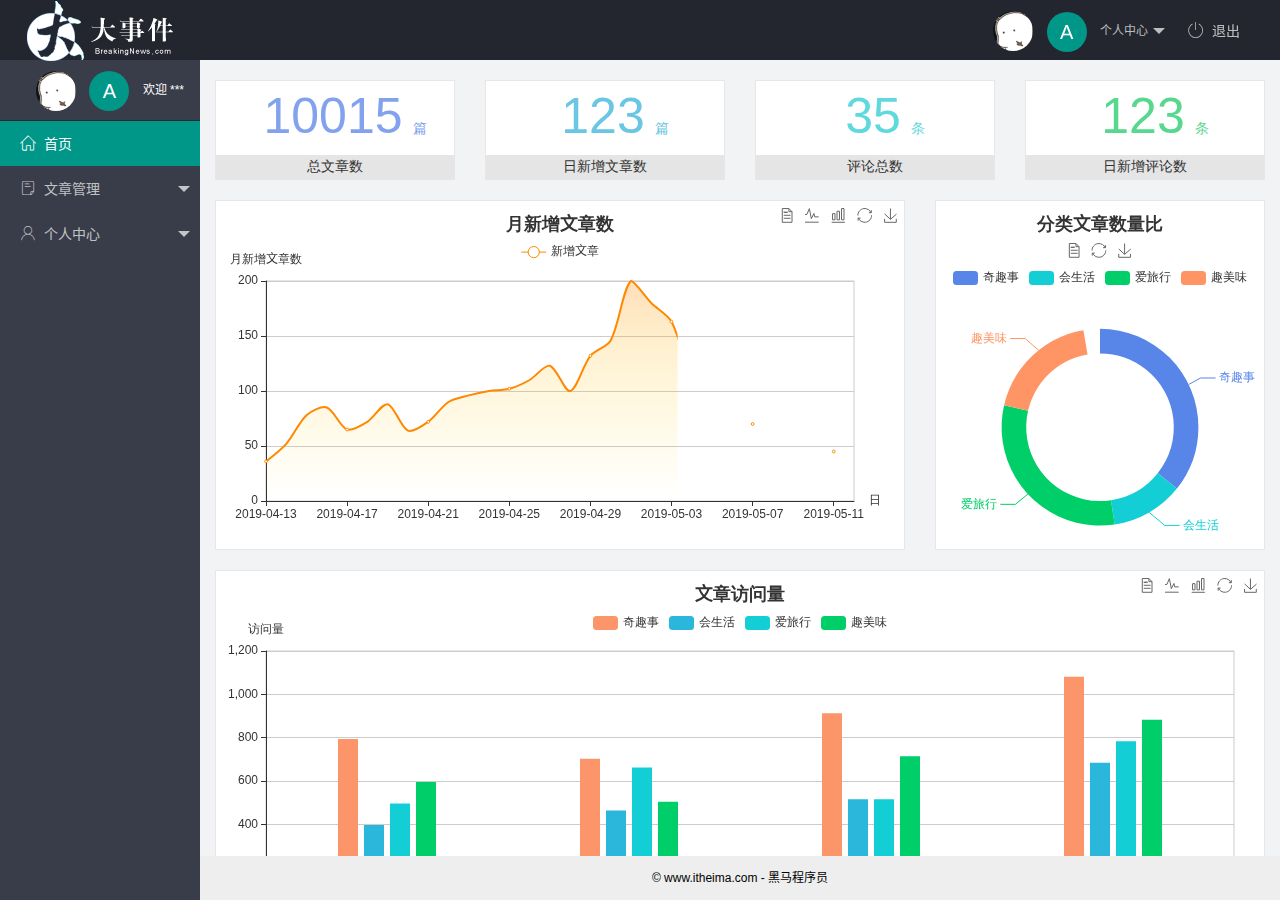
==== commit d8012f55: "完成了个人中心模块" ====
--- a/index.html
+++ b/index.html
@@ -27,9 +27,9 @@
                         个人中心
                     </a>
                     <dl class="layui-nav-child">
-                        <dd><a href="">基本资料</a></dd>
-                        <dd><a href="">更换头像</a></dd>
-                        <dd><a href="">重置密码</a></dd>
+                        <dd><a href="/user/user_info.html" target="fm">基本资料</a></dd>
+                        <dd><a href="/user/user_avatar.html" target="fm">更换头像</a></dd>
+                        <dd><a href="/user/user_pwd.html" target="fm">重置密码</a></dd>
                     </dl>
                 </li>
                 <li class="layui-nav-item">
@@ -51,7 +51,7 @@
                         <a href="/home/dashboard.html" target="fm"><span class="iconfont icon-home"></span>首页</a>
                     </li>
                     <li class="layui-nav-item">
-                        <a class="" href=""><span class="iconfont icon-16"></span>文章管理</a>
+                        <a href="javascript:;"><span class="iconfont icon-16"></span>文章管理</a>
                         <dl class="layui-nav-child">
                             <dd>
                                 <a href="javascript:;"><i class="layui-icon layui-icon-app"></i>文章类别</a>
@@ -68,13 +68,16 @@
                         <a href="javascript:;"><span class="iconfont icon-user"></span>个人中心</a>
                         <dl class="layui-nav-child">
                             <dd>
-                                <a href="javascript:;"><i class="layui-icon layui-icon-app"></i>基本资料</a>
+                                <a href="/user/user_info.html" target="fm"><i
+                                        class="layui-icon layui-icon-app"></i>基本资料</a>
                             </dd>
                             <dd>
-                                <a href="javascript:;"><i class="layui-icon layui-icon-app"></i>更换头像</a>
+                                <a href="/user/user_avatar.html" target="fm"><i
+                                        class="layui-icon layui-icon-app"></i>更换头像</a>
                             </dd>
                             <dd>
-                                <a href="javascript:;"><i class="layui-icon layui-icon-app"></i>重置密码</a>
+                                <a href="/user/user_pwd.html" target="fm"><i
+                                        class="layui-icon layui-icon-app"></i>重置密码</a>
                             </dd>
                         </dl>
                     </li>
